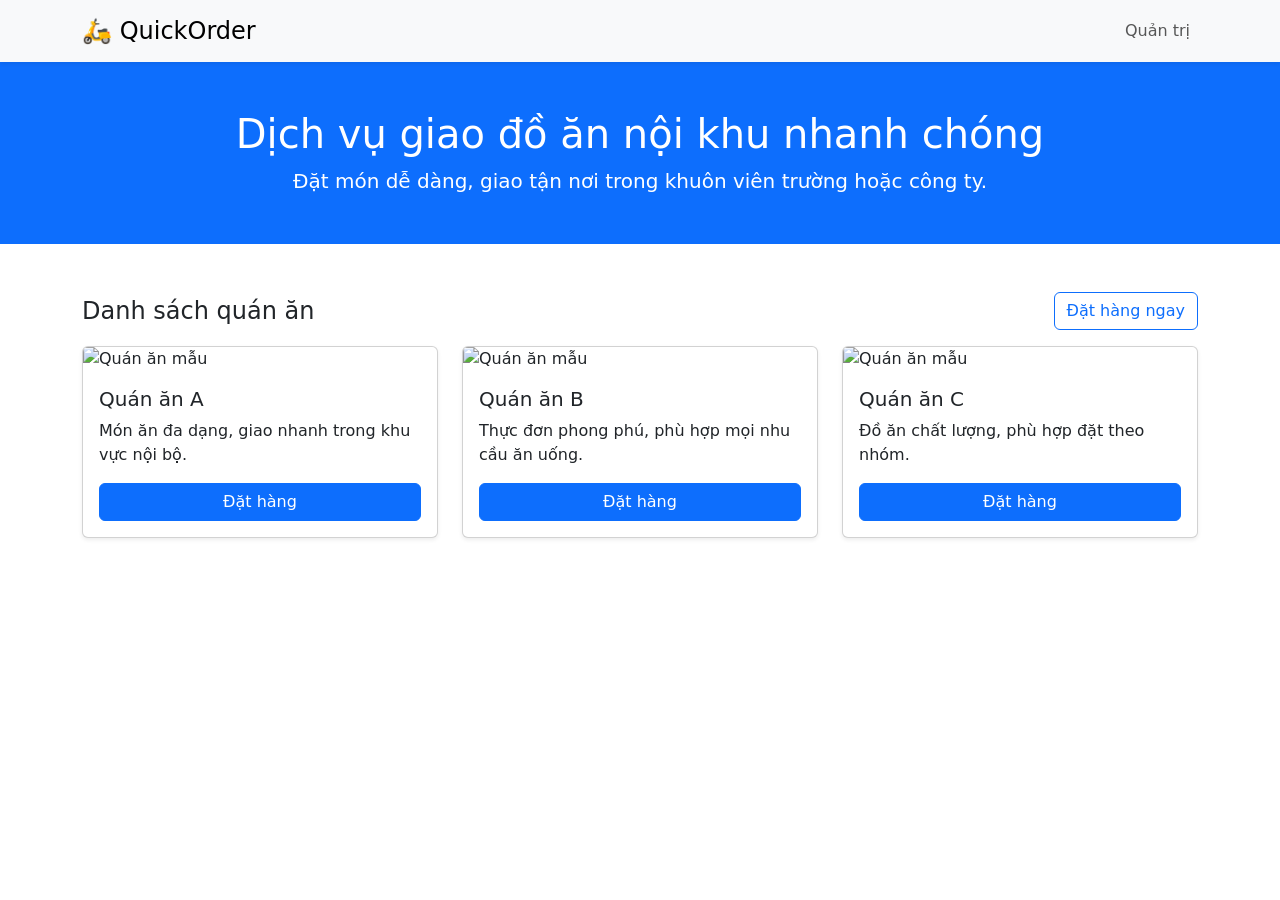
==== Index.html @ c2789771 "Update QuickOrder project with Bootstrap pages, API integration, and admin order management" ====
<!DOCTYPE html>
<html lang="en">
<head>
    <meta charset="UTF-8">
    <meta name="viewport" content="width=device-width, initial-scale=1.0">
    <title>QuickOrder</title>
    <link href="https://cdn.jsdelivr.net/npm/bootstrap@5.3.0/dist/css/bootstrap.min.css" rel="stylesheet">
</head>
<body>
    <nav class="navbar navbar-expand-lg navbar-light bg-light shadow-sm">
        <div class="container">
            <a class="navbar-brand d-flex align-items-center" href="#">
                <span class="fs-4">🛵 QuickOrder</span>
            </a>
            <button class="navbar-toggler" type="button" data-bs-toggle="collapse" data-bs-target="#navbarNav" aria-controls="navbarNav" aria-expanded="false" aria-label="Toggle navigation">
                <span class="navbar-toggler-icon"></span>
            </button>
            <div class="collapse navbar-collapse" id="navbarNav">
                <ul class="navbar-nav ms-auto">
                    <li class="nav-item">
                        <a class="nav-link" href="admin.html">Quản trị</a>
                    </li>
                </ul>
            </div>
        </div>
    </nav>

    <header class="bg-primary text-white py-5">
        <div class="container text-center">
            <h1 class="display-6">Dịch vụ giao đồ ăn nội khu nhanh chóng</h1>
            <p class="lead mb-0">Đặt món dễ dàng, giao tận nơi trong khuôn viên trường hoặc công ty.</p>
        </div>
    </header>

    <main class="container my-5">
        <section class="mb-4">
            <div class="d-flex justify-content-between align-items-center mb-3">
                <h2 class="h4 mb-0">Danh sách quán ăn</h2>
                <button type="button" class="btn btn-outline-primary" data-bs-toggle="modal" data-bs-target="#orderModal">
                    Đặt hàng ngay
                </button>
            </div>
            <div class="row g-4" id="restaurant-list">
                <div class="col-12 col-md-6 col-lg-4">
                    <div class="card h-100 shadow-sm">
                        <img src="https://via.placeholder.com/600x300" class="card-img-top" alt="Quán ăn mẫu">
                        <div class="card-body d-flex flex-column">
                            <h5 class="card-title">Quán ăn A</h5>
                            <p class="card-text">Món ăn đa dạng, giao nhanh trong khu vực nội bộ.</p>
                            <button type="button" class="btn btn-primary mt-auto" data-bs-toggle="modal" data-bs-target="#orderModal">
                                Đặt hàng
                            </button>
                        </div>
                    </div>
                </div>
                <div class="col-12 col-md-6 col-lg-4">
                    <div class="card h-100 shadow-sm">
                        <img src="https://via.placeholder.com/600x300" class="card-img-top" alt="Quán ăn mẫu">
                        <div class="card-body d-flex flex-column">
                            <h5 class="card-title">Quán ăn B</h5>
                            <p class="card-text">Thực đơn phong phú, phù hợp mọi nhu cầu ăn uống.</p>
                            <button type="button" class="btn btn-primary mt-auto" data-bs-toggle="modal" data-bs-target="#orderModal">
                                Đặt hàng
                            </button>
                        </div>
                    </div>
                </div>
                <div class="col-12 col-md-6 col-lg-4">
                    <div class="card h-100 shadow-sm">
                        <img src="https://via.placeholder.com/600x300" class="card-img-top" alt="Quán ăn mẫu">
                        <div class="card-body d-flex flex-column">
                            <h5 class="card-title">Quán ăn C</h5>
                            <p class="card-text">Đồ ăn chất lượng, phù hợp đặt theo nhóm.</p>
                            <button type="button" class="btn btn-primary mt-auto" data-bs-toggle="modal" data-bs-target="#orderModal">
                                Đặt hàng
                            </button>
                        </div>
                    </div>
                </div>
            </div>
        </section>
    </main>

    <div class="modal fade" id="orderModal" tabindex="-1" aria-labelledby="orderModalLabel" aria-hidden="true">
        <div class="modal-dialog">
            <div class="modal-content">
                <div class="modal-header">
                    <h5 class="modal-title" id="orderModalLabel">Đặt hàng</h5>
                    <button type="button" class="btn-close" data-bs-dismiss="modal" aria-label="Close"></button>
                </div>
                <div class="modal-body">
                    <form id="orderForm">
                        <div class="mb-3">
                            <label for="customerName" class="form-label">Tên</label>
                            <input type="text" class="form-control" id="customerName" placeholder="Nhập tên của bạn">
                        </div>
                        <div class="mb-3">
                            <label for="customerPhone" class="form-label">Số điện thoại</label>
                            <input type="tel" class="form-control" id="customerPhone" placeholder="Nhập số điện thoại">
                        </div>
                        <div class="mb-3">
                            <label for="customerAddress" class="form-label">Địa chỉ</label>
                            <input type="text" class="form-control" id="customerAddress" placeholder="Nhập địa chỉ nhận hàng">
                        </div>
                    </form>
                </div>
                <div class="modal-footer">
                    <button type="button" class="btn btn-secondary" data-bs-dismiss="modal">Hủy</button>
                    <button type="submit" form="orderForm" class="btn btn-primary">Gửi đơn</button>
                </div>
            </div>
        </div>
    </div>

    <script src="https://code.jquery.com/jquery-3.7.0.min.js"></script>
    <script src="https://cdn.jsdelivr.net/npm/bootstrap@5.3.0/dist/js/bootstrap.bundle.min.js"></script>
    <script src="js/api.js"></script>
    <script src="js/utils.js"></script>
    <script src="js/main.js"></script>
</body>
</html>
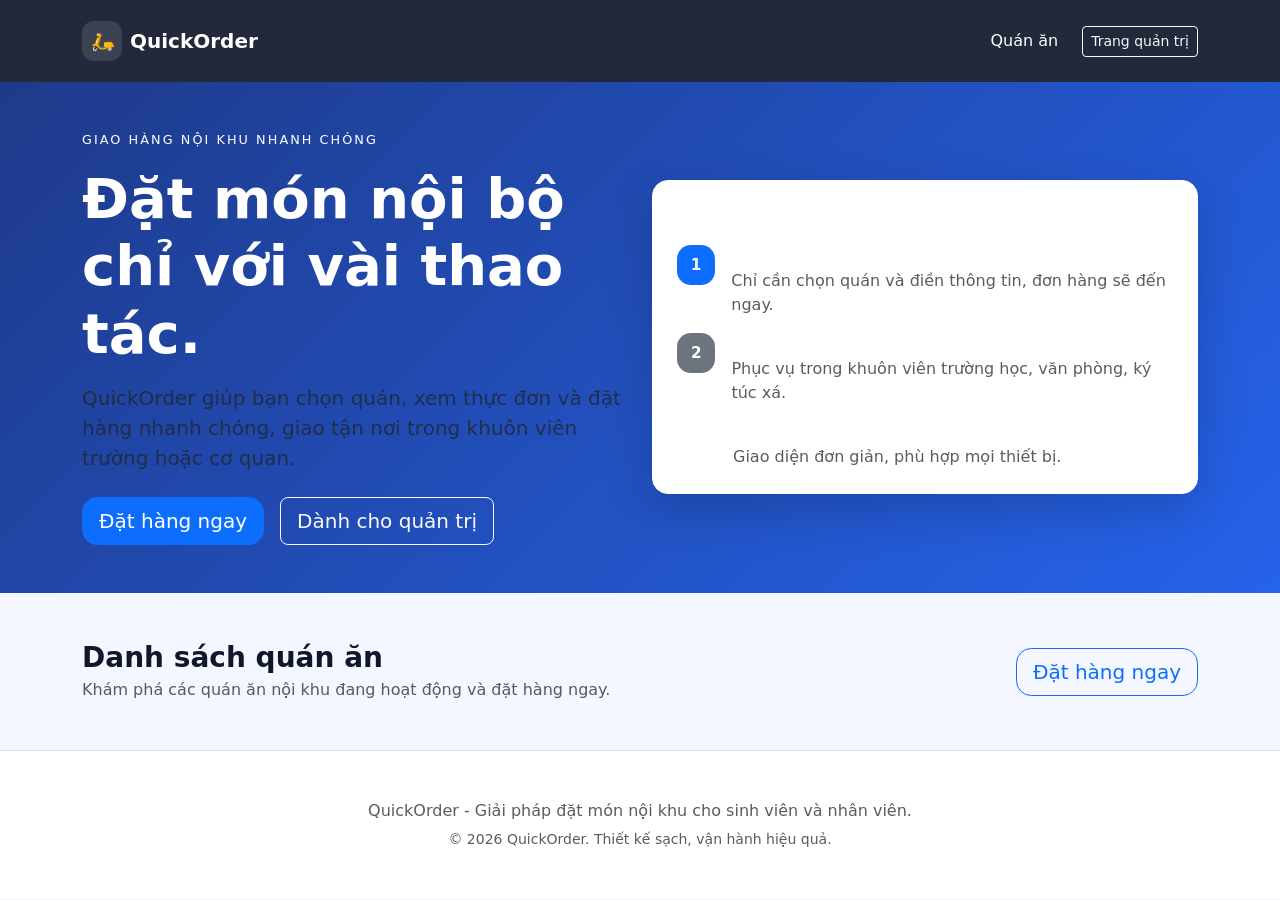
==== commit a6cdc502: "Add admin access prompt and UX/UI refinements" ====
--- a/Index.html
+++ b/Index.html
@@ -5,107 +5,123 @@
     <meta name="viewport" content="width=device-width, initial-scale=1.0">
     <title>QuickOrder</title>
     <link href="https://cdn.jsdelivr.net/npm/bootstrap@5.3.0/dist/css/bootstrap.min.css" rel="stylesheet">
+    <link href="CSS/style.css" rel="stylesheet">
 </head>
 <body>
-    <nav class="navbar navbar-expand-lg navbar-light bg-light shadow-sm">
+    <nav class="navbar navbar-expand-lg navbar-dark navbar-glass py-3">
         <div class="container">
             <a class="navbar-brand d-flex align-items-center" href="#">
-                <span class="fs-4">🛵 QuickOrder</span>
+                <span class="brand-mark">🛵</span>
+                <span class="ms-2 fw-semibold">QuickOrder</span>
             </a>
             <button class="navbar-toggler" type="button" data-bs-toggle="collapse" data-bs-target="#navbarNav" aria-controls="navbarNav" aria-expanded="false" aria-label="Toggle navigation">
                 <span class="navbar-toggler-icon"></span>
             </button>
             <div class="collapse navbar-collapse" id="navbarNav">
-                <ul class="navbar-nav ms-auto">
+                <ul class="navbar-nav ms-auto align-items-center">
+                    <li class="nav-item me-3">
+                        <a class="nav-link text-white" href="#restaurants">Quán ăn</a>
+                    </li>
                     <li class="nav-item">
-                        <a class="nav-link" href="admin.html">Quản trị</a>
+                        <a class="btn btn-outline-light btn-sm" href="admin.html">Trang quản trị</a>
                     </li>
                 </ul>
             </div>
         </div>
     </nav>
 
-    <header class="bg-primary text-white py-5">
-        <div class="container text-center">
-            <h1 class="display-6">Dịch vụ giao đồ ăn nội khu nhanh chóng</h1>
-            <p class="lead mb-0">Đặt món dễ dàng, giao tận nơi trong khuôn viên trường hoặc công ty.</p>
+    <header class="hero-section py-5">
+        <div class="container">
+            <div class="row align-items-center">
+                <div class="col-lg-6">
+                    <p class="eyebrow text-uppercase text-soft mb-3">Giao hàng nội khu nhanh chóng</p>
+                    <h1 class="display-4 fw-bold mb-3">Đặt món nội bộ chỉ với vài thao tác.</h1>
+                    <p class="lead text-muted mb-4">QuickOrder giúp bạn chọn quán, xem thực đơn và đặt hàng nhanh chóng, giao tận nơi trong khuôn viên trường hoặc cơ quan.</p>
+                    <div class="d-flex flex-column flex-sm-row gap-3">
+                        <button class="btn btn-primary btn-lg" data-bs-toggle="modal" data-bs-target="#orderModal">Đặt hàng ngay</button>
+                        <a href="admin.html" class="btn btn-outline-light btn-lg">Dành cho quản trị</a>
+                    </div>
+                </div>
+                <div class="col-lg-6 mt-5 mt-lg-0">
+                    <div class="hero-card p-4 rounded-4 shadow-lg bg-white border border-1 border-white">
+                        <h5 class="mb-3">Tại sao chọn QuickOrder?</h5>
+                        <ul class="list-unstyled mb-0">
+                            <li class="d-flex align-items-start mb-3">
+                                <span class="badge feature-badge bg-primary me-3">1</span>
+                                <div>
+                                    <strong>Đặt nhanh</strong>
+                                    <p class="mb-0 text-muted">Chỉ cần chọn quán và điền thông tin, đơn hàng sẽ đến ngay.</p>
+                                </div>
+                            </li>
+                            <li class="d-flex align-items-start mb-3">
+                                <span class="badge feature-badge bg-secondary me-3">2</span>
+                                <div>
+                                    <strong>Ưu tiên nội bộ</strong>
+                                    <p class="mb-0 text-muted">Phục vụ trong khuôn viên trường học, văn phòng, ký túc xá.</p>
+                                </div>
+                            </li>
+                            <li class="d-flex align-items-start">
+                                <span class="badge feature-badge bg-accent me-3">3</span>
+                                <div>
+                                    <strong>Trực quan</strong>
+                                    <p class="mb-0 text-muted">Giao diện đơn giản, phù hợp mọi thiết bị.</p>
+                                </div>
+                            </li>
+                        </ul>
+                    </div>
+                </div>
+            </div>
         </div>
     </header>
 
     <main class="container my-5">
-        <section class="mb-4">
-            <div class="d-flex justify-content-between align-items-center mb-3">
-                <h2 class="h4 mb-0">Danh sách quán ăn</h2>
-                <button type="button" class="btn btn-outline-primary" data-bs-toggle="modal" data-bs-target="#orderModal">
-                    Đặt hàng ngay
-                </button>
+        <section id="restaurants" class="mb-5">
+            <div class="d-flex flex-column flex-md-row justify-content-between align-items-start align-items-md-center mb-4 gap-3">
+                <div>
+                    <h2 class="section-title mb-1">Danh sách quán ăn</h2>
+                    <p class="text-muted mb-0">Khám phá các quán ăn nội khu đang hoạt động và đặt hàng ngay.</p>
+                </div>
+                <button type="button" class="btn btn-outline-primary btn-lg" data-bs-toggle="modal" data-bs-target="#orderModal">Đặt hàng ngay</button>
             </div>
-            <div class="row g-4" id="restaurant-list">
-                <div class="col-12 col-md-6 col-lg-4">
-                    <div class="card h-100 shadow-sm">
-                        <img src="https://via.placeholder.com/600x300" class="card-img-top" alt="Quán ăn mẫu">
-                        <div class="card-body d-flex flex-column">
-                            <h5 class="card-title">Quán ăn A</h5>
-                            <p class="card-text">Món ăn đa dạng, giao nhanh trong khu vực nội bộ.</p>
-                            <button type="button" class="btn btn-primary mt-auto" data-bs-toggle="modal" data-bs-target="#orderModal">
-                                Đặt hàng
-                            </button>
-                        </div>
-                    </div>
-                </div>
-                <div class="col-12 col-md-6 col-lg-4">
-                    <div class="card h-100 shadow-sm">
-                        <img src="https://via.placeholder.com/600x300" class="card-img-top" alt="Quán ăn mẫu">
-                        <div class="card-body d-flex flex-column">
-                            <h5 class="card-title">Quán ăn B</h5>
-                            <p class="card-text">Thực đơn phong phú, phù hợp mọi nhu cầu ăn uống.</p>
-                            <button type="button" class="btn btn-primary mt-auto" data-bs-toggle="modal" data-bs-target="#orderModal">
-                                Đặt hàng
-                            </button>
-                        </div>
-                    </div>
-                </div>
-                <div class="col-12 col-md-6 col-lg-4">
-                    <div class="card h-100 shadow-sm">
-                        <img src="https://via.placeholder.com/600x300" class="card-img-top" alt="Quán ăn mẫu">
-                        <div class="card-body d-flex flex-column">
-                            <h5 class="card-title">Quán ăn C</h5>
-                            <p class="card-text">Đồ ăn chất lượng, phù hợp đặt theo nhóm.</p>
-                            <button type="button" class="btn btn-primary mt-auto" data-bs-toggle="modal" data-bs-target="#orderModal">
-                                Đặt hàng
-                            </button>
-                        </div>
-                    </div>
-                </div>
-            </div>
+            <div class="row g-4" id="restaurant-list"></div>
         </section>
     </main>
 
+    <footer class="footer py-5 border-top">
+        <div class="container text-center">
+            <p class="mb-1 text-muted">QuickOrder - Giải pháp đặt món nội khu cho sinh viên và nhân viên.</p>
+            <small class="text-muted">© 2026 QuickOrder. Thiết kế sạch, vận hành hiệu quả.</small>
+        </div>
+    </footer>
+
     <div class="modal fade" id="orderModal" tabindex="-1" aria-labelledby="orderModalLabel" aria-hidden="true">
-        <div class="modal-dialog">
-            <div class="modal-content">
-                <div class="modal-header">
-                    <h5 class="modal-title" id="orderModalLabel">Đặt hàng</h5>
+        <div class="modal-dialog modal-dialog-centered">
+            <div class="modal-content rounded-4 shadow-lg border-0">
+                <div class="modal-header border-0">
+                    <div>
+                        <h5 class="modal-title" id="orderModalLabel">Đặt hàng</h5>
+                        <p class="text-muted mb-0">Nhập thông tin để chúng tôi giao nhanh nhất.</p>
+                    </div>
                     <button type="button" class="btn-close" data-bs-dismiss="modal" aria-label="Close"></button>
                 </div>
                 <div class="modal-body">
                     <form id="orderForm">
-                        <div class="mb-3">
-                            <label for="customerName" class="form-label">Tên</label>
-                            <input type="text" class="form-control" id="customerName" placeholder="Nhập tên của bạn">
+                        <div class="form-floating mb-3">
+                            <input type="text" class="form-control" id="customerName" placeholder="Tên của bạn">
+                            <label for="customerName">Tên</label>
                         </div>
-                        <div class="mb-3">
-                            <label for="customerPhone" class="form-label">Số điện thoại</label>
-                            <input type="tel" class="form-control" id="customerPhone" placeholder="Nhập số điện thoại">
+                        <div class="form-floating mb-3">
+                            <input type="tel" class="form-control" id="customerPhone" placeholder="Số điện thoại">
+                            <label for="customerPhone">Số điện thoại</label>
                         </div>
-                        <div class="mb-3">
-                            <label for="customerAddress" class="form-label">Địa chỉ</label>
-                            <input type="text" class="form-control" id="customerAddress" placeholder="Nhập địa chỉ nhận hàng">
+                        <div class="form-floating mb-3">
+                            <input type="text" class="form-control" id="customerAddress" placeholder="Địa chỉ nhận hàng">
+                            <label for="customerAddress">Địa chỉ</label>
                         </div>
                     </form>
                 </div>
-                <div class="modal-footer">
-                    <button type="button" class="btn btn-secondary" data-bs-dismiss="modal">Hủy</button>
+                <div class="modal-footer border-0 pt-0">
+                    <button type="button" class="btn btn-outline-secondary" data-bs-dismiss="modal">Hủy</button>
                     <button type="submit" form="orderForm" class="btn btn-primary">Gửi đơn</button>
                 </div>
             </div>
--- a/CSS/style.css
+++ b/CSS/style.css
@@ -0,0 +1,175 @@
+:root {
+    --primary-color: #2363eb;
+    --secondary-color: #38bdf8;
+    --accent-color: #f59e0b;
+    --background-color: #f4f7ff;
+    --surface-color: #ffffff;
+    --text-main: #0f172a;
+    --text-muted-color: #64748b;
+    --border-color: rgba(148, 163, 184, 0.16);
+}
+
+* {
+    box-sizing: border-box;
+}
+
+body {
+    margin: 0;
+    min-height: 100vh;
+    font-family: "Inter", "Segoe UI", system-ui, -apple-system, BlinkMacSystemFont, "Helvetica Neue", Arial, sans-serif;
+    background-color: var(--background-color);
+    color: var(--text-main);
+}
+
+.navbar-glass {
+    background: rgba(15, 23, 42, 0.92);
+    backdrop-filter: blur(12px);
+}
+
+.navbar-brand,
+.navbar-nav .nav-link {
+    color: #ffffff !important;
+}
+
+.navbar-brand .brand-mark {
+    display: inline-flex;
+    align-items: center;
+    justify-content: center;
+    width: 2.5rem;
+    height: 2.5rem;
+    border-radius: 12px;
+    background: rgba(255, 255, 255, 0.12);
+}
+
+.hero-section {
+    background: linear-gradient(135deg, #1e3a8a 0%, #2563eb 100%);
+    color: #ffffff;
+}
+
+.hero-section .hero-card {
+    border: none;
+    background: rgba(255, 255, 255, 0.96);
+}
+
+.hero-section .feature-badge {
+    width: 2.5rem;
+    height: 2.5rem;
+    border-radius: 14px;
+    font-size: 0.95rem;
+    display: inline-flex;
+    align-items: center;
+    justify-content: center;
+}
+
+.eyebrow {
+    letter-spacing: 0.16em;
+    font-size: 0.8rem;
+}
+
+.section-title {
+    font-size: 1.75rem;
+    font-weight: 700;
+}
+
+.nav-link:hover {
+    color: #dbeafe !important;
+}
+
+.card,
+.order-summary-card,
+.hero-card,
+.modal-content {
+    border-radius: 1.5rem;
+}
+
+.card {
+    border: 1px solid var(--border-color);
+    transition: transform 0.25s ease, box-shadow 0.25s ease, border-color 0.25s ease;
+}
+
+.card:hover,
+.card:focus-within,
+.order-summary-card:hover {
+    transform: translateY(-5px);
+    box-shadow: 0 22px 40px rgba(15, 23, 42, 0.09);
+    border-color: rgba(35, 99, 235, 0.18);
+}
+
+.restaurant-card {
+    min-height: 100%;
+    display: flex;
+    flex-direction: column;
+    overflow: hidden;
+}
+
+.restaurant-card img {
+    height: 220px;
+    object-fit: cover;
+}
+
+.restaurant-card .card-body {
+    display: flex;
+    flex-direction: column;
+}
+
+.restaurant-card .btn {
+    border-radius: 0.95rem;
+}
+
+.btn-primary,
+.btn-outline-primary {
+    border-radius: 0.95rem;
+}
+
+.order-summary-card {
+    background: linear-gradient(180deg, rgba(255, 255, 255, 0.98), rgba(249, 250, 251, 0.98));
+    border: 1px solid rgba(148, 163, 184, 0.16);
+}
+
+.table-hover tbody tr:hover {
+    background-color: rgba(56, 189, 248, 0.08);
+}
+
+.table-responsive {
+    border-radius: 1.5rem;
+    overflow: hidden;
+}
+
+#new-order-toast {
+    min-width: 260px;
+    border-radius: 1rem;
+    box-shadow: 0 18px 40px rgba(15, 23, 42, 0.14);
+}
+
+.footer {
+    background: #ffffff;
+}
+
+.footer p,
+.footer small {
+    color: var(--text-muted-color);
+}
+
+.form-control,
+.form-select {
+    border-radius: 1rem;
+}
+
+.form-floating>label {
+    padding: 0.85rem 1rem;
+}
+
+.form-floating .form-control,
+.form-floating .form-select {
+    padding: 1.5rem 1rem 0.75rem;
+}
+
+@media (max-width: 767.98px) {
+    .hero-section {
+        padding-top: 4rem;
+        padding-bottom: 4rem;
+    }
+    .hero-card {
+        padding: 2rem;
+    }
+}
